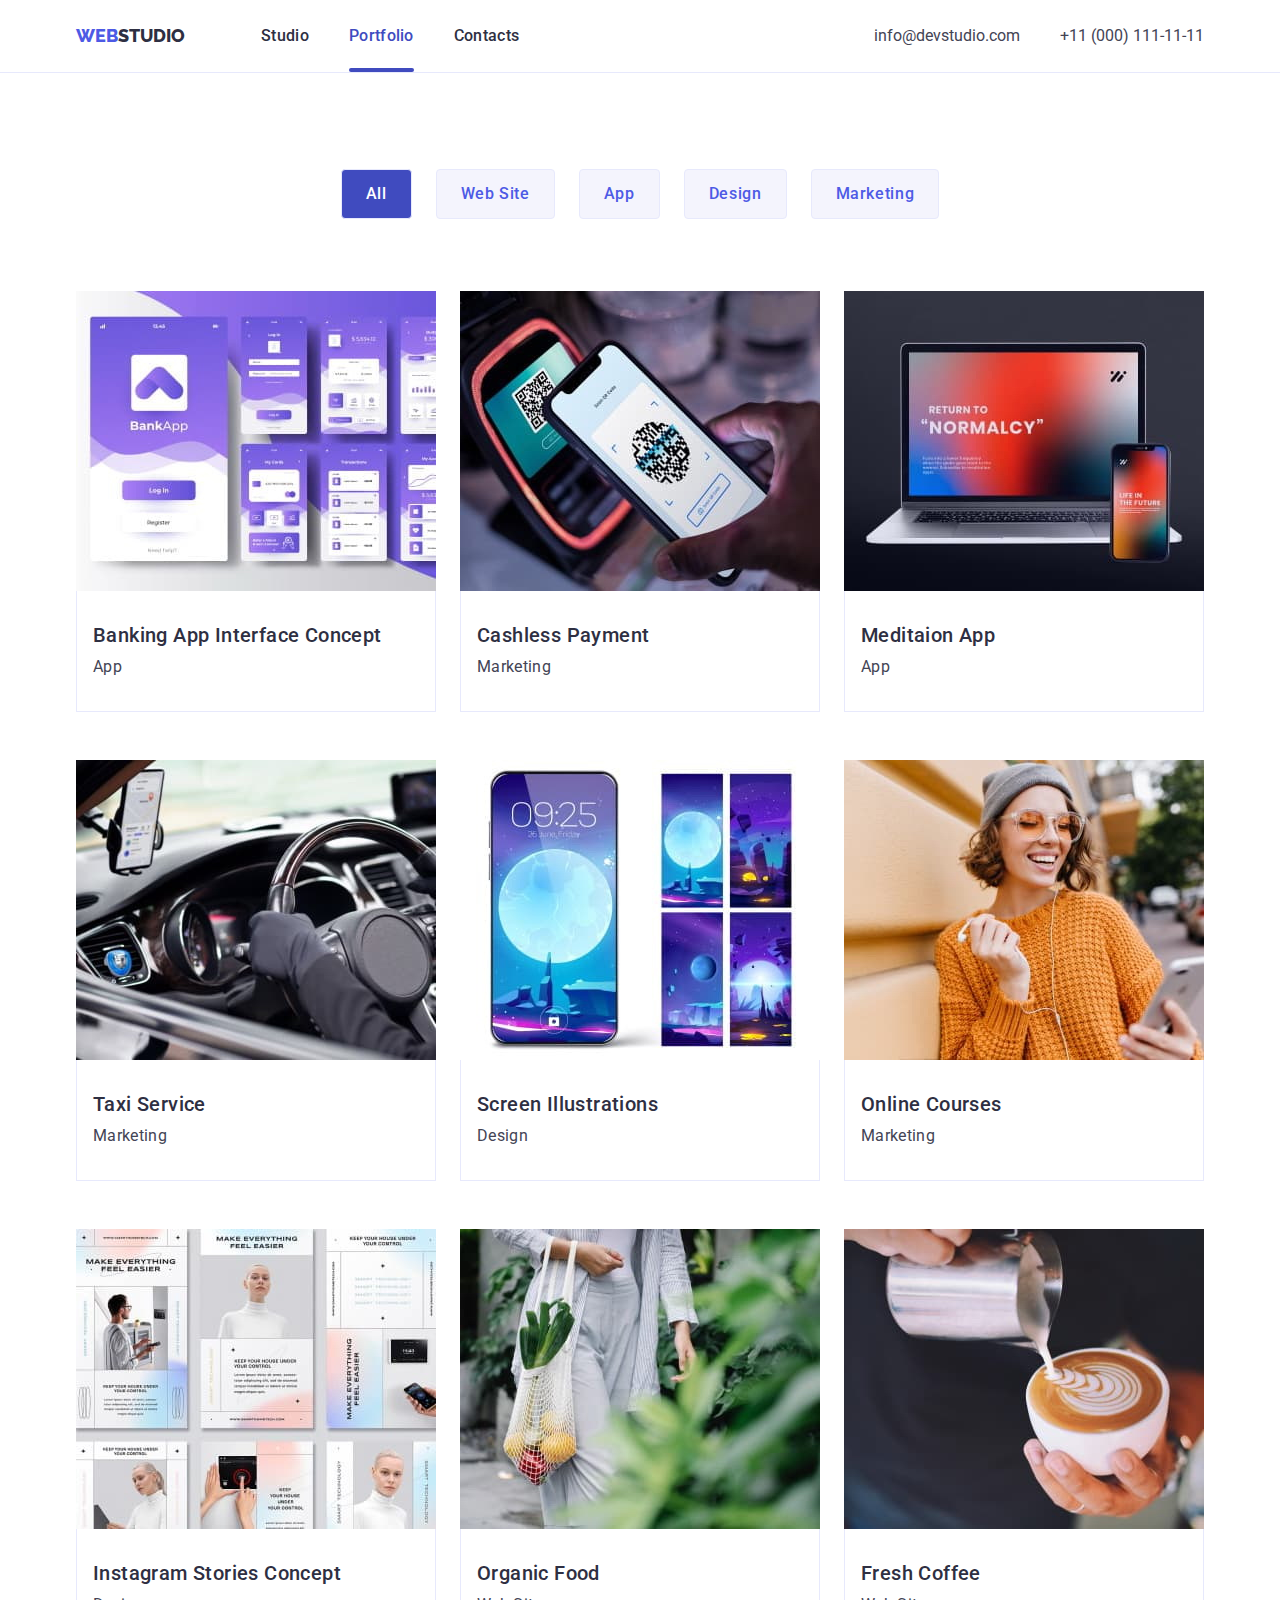
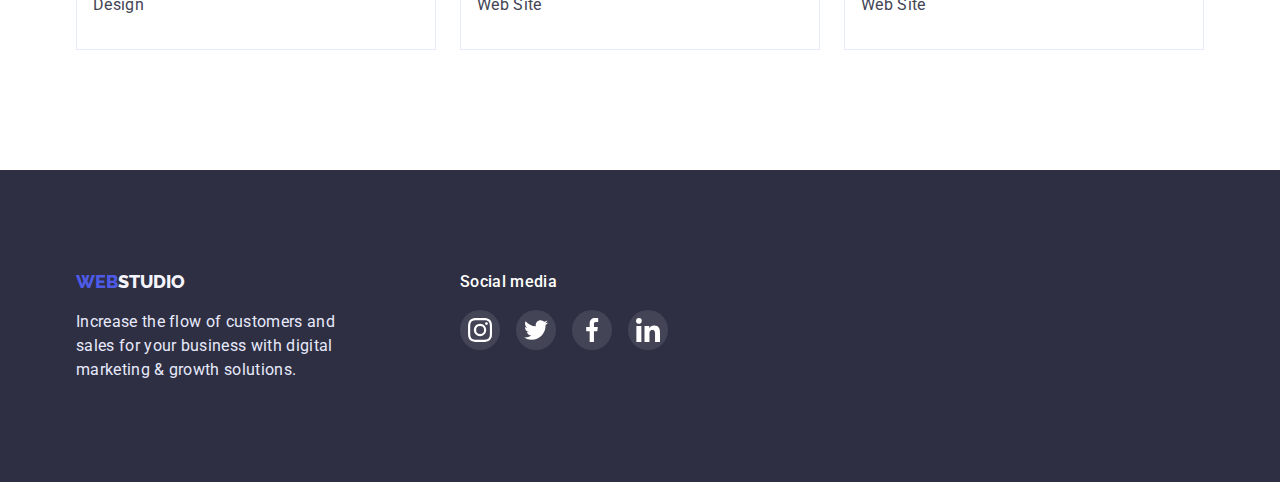
==== portfolio.html @ 8467fe8b "ver 1" ====
<!DOCTYPE html>
<html lang="en">
  <head>
    <meta charset="UTF-8" />
    <meta http-equiv="X-UA-Compatible" content="IE=edge" />
    <meta name="viewport" content="width=device-width, initial-scale=1.0" />
    <title>Document</title>
    <!--Fonts-->
<link rel="preconnect" href="https://fonts.googleapis.com">
<link rel="preconnect" href="https://fonts.gstatic.com" crossorigin>
<link href="https://fonts.googleapis.com/css2?family=Raleway:wght@800&family=Roboto:wght@400;500;700;900&display=swap" rel="stylesheet">
<link rel="stylesheet" href="https://cdnjs.cloudflare.com/ajax/libs/modern-normalize/1.1.0/modern-normalize.min.css" />       
<link rel="stylesheet" href="./css/styles.css" />
  </head>
  <body>
    <!--Шапка сайта-->
    <header class="page-header">
    <div class="container">  
      <nav class="page-nav">
        <a href="./index.html" class="logo"
          >Web<span class="logo-header">Studio</span></a
        >
        <ul class="site-nav list-ul">
          <li class="nav-item"><a href="./index.html" class="link">Studio</a></li>
          <li class="nav-item"><a href="./portfolio.html" class="link current">Portfolio</a></li>
          <li class="nav-item"><a href="" class="link">Contacts</a></li>
        </ul>
      </nav>
      <address>
        <ul class="page-contacts list-ul">
          <li class="addr-item">
            <a href="mailto:info@devstudio.com" class="link"
              >info@devstudio.com</a
            >
          </li>
          <li class="addr-item">
            <a href="tel:+110001111111" class="link">+11 (000) 111-11-11</a>
          </li>
        </ul>
      </address>
    </div>  
    </header>
    <!--Main content-->
    <main>
      <!--Список кнопок и фильтры-->
      <section class="filters-cards">
      <div class="container">  
        <h1 class="filters" hidden>Filters</h1>
        <ul class="filters-list list-ul">
          <li class="filters-item">
            <button class="filters-btn crnt" type="button">All</button>
          </li>
          <li class="filters-item">
            <button class="filters-btn" type="button">Web Site</button>
          </li>
          <li class="filters-item">
            <button class="filters-btn" type="button">App</button>
          </li>
          <li class="filters-item">
            <button class="filters-btn" type="button">Design</button>
          </li class="filters-item">
          <li class="filters-item">
            <button class="filters-btn" type="button">Marketing</button>
          </li>
        </ul>
        <h2 class="cards" hidden>Projects Cards</h2>
        <ul class="cards-list list-ul">
          <li class="card">
              <a href="#" class="cards-item">
          <div class="card-thumb">
              <img class="cards-list-pic" src="./images/sec1-1.jpg" alt="Project Card 1-1" width="360" />
              <div class="overlay">
              <p>
                14 Stylish and User-Friendly App Design
                Concepts · Task Manager App · Calorie
                Tracker App · Exotic Fruit Ecommerce
                App · Cloud Storage App
              </p>
              </div>
          </div>
            <div class="card-about">
              <h3 class="cards-list-title">Banking App Interface Concept</h3>
              <p class="cards-list-text">App</p>
            </div>  
            </a>
          </li>
          <li class="card">
            <a href="#" class="cards-item">
            <div class="card-thumb">
              <img class="cards-list-pic" src="./images/sec1-2.jpg" alt="Project Card 1-2" width="360" />
                <div class="overlay">
                <p>
                  14 Stylish and User-Friendly App Design
                  Concepts · Task Manager App · Calorie
                  Tracker App · Exotic Fruit Ecommerce
                  App · Cloud Storage App
                </p>
                </div>
            </div>
              <div class="card-about">  
              <h3 class="cards-list-title">Cashless Payment</h3>
              <p class="cards-list-text">Marketing</p>
            </div>
            </a>
          </li>
          <li class="card">
            <a href="#" class="cards-item">
            <div class="card-thumb">
              <img class="cards-list-pic" src="./images/sec1-3.jpg" alt="Project Card 1-3" width="360" />
                <div class="overlay">
                <p>
                  14 Stylish and User-Friendly App Design
                  Concepts · Task Manager App · Calorie
                  Tracker App · Exotic Fruit Ecommerce
                  App · Cloud Storage App
                </p>
                </div>
            </div>
              <div class="card-about">  
              <h3 class="cards-list-title">Meditaion App</h3>
              <p class="cards-list-text">App</p>
            </div>
            </a>
          </li>
          <li class="card">
            <a href="#" class="cards-item">
            <div class="card-thumb">
              <img class="cards-list-pic" src="./images/sec2-1.jpg" alt="Project Card 2-1" width="360" />
                <div class="overlay">
                <p>
                  14 Stylish and User-Friendly App Design
                  Concepts · Task Manager App · Calorie
                  Tracker App · Exotic Fruit Ecommerce
                  App · Cloud Storage App
                </p>
                </div>
            </div>
            <div class="card-about">  
              <h3 class="cards-list-title">Taxi Service</h3>
              <p class="cards-list-text">Marketing</p>
            </div>
            </a>
          </li>
          <li class="card">
            <a href="#" class="cards-item">
            <div class="card-thumb">
              <img class="cards-list-pic" src="./images/sec2-2.jpg" alt="Project Card 2-2" width="360" />
                <div class="overlay">
                <p>
                  14 Stylish and User-Friendly App Design
                  Concepts · Task Manager App · Calorie
                  Tracker App · Exotic Fruit Ecommerce
                  App · Cloud Storage App
                </p>
                </div>
            </div>
            <div class="card-about">  
              <h3 class="cards-list-title">Screen Illustrations</h3>
              <p class="cards-list-text">Design</p>
            </div>
            </a>
          </li>
          <li class="card">
            <a href="#" class="cards-item">
            <div class="card-thumb">
              <img class="cards-list-pic" src="./images/sec2-3.jpg" alt="Project Card 2-3" width="360" />
                <div class="overlay">
                <p>
                  14 Stylish and User-Friendly App Design
                  Concepts · Task Manager App · Calorie
                  Tracker App · Exotic Fruit Ecommerce
                  App · Cloud Storage App
                </p>
                </div>
            </div>
            <div class="card-about">  
              <h3 class="cards-list-title">Online Courses</h3>
              <p class="cards-list-text">Marketing</p>
            </div>
            </a>
          </li>
          <li class="card">
            <a href="#" class="cards-item">
            <div class="card-thumb">
              <img class="cards-list-pic" src="./images/sec3-1.jpg" alt="Project Card 3-1" width="360" />
                <div class="overlay">
                <p>
                  14 Stylish and User-Friendly App Design
                  Concepts · Task Manager App · Calorie
                  Tracker App · Exotic Fruit Ecommerce
                  App · Cloud Storage App
                </p>
                </div>  
            </div>
            <div class="card-about">  
              <h3 class="cards-list-title">Instagram Stories Concept</h3>
              <p class="cards-list-text">Design</p>
            </div>
            </a>
          </li>
          <li class="card">
            <a href="#" class="cards-item">
            <div class="card-thumb">
              <img class="cards-list-pic" src="./images/sec3-2.jpg" alt="Project Card 3-2" width="360" />
                <div class="overlay">
                <p>
                  14 Stylish and User-Friendly App Design
                  Concepts · Task Manager App · Calorie
                  Tracker App · Exotic Fruit Ecommerce
                  App · Cloud Storage App
                </p>
                </div>  
             </div> 
            <div class="card-about">    
              <h3 class="cards-list-title">Organic Food</h3>
              <p class="cards-list-text">Web Site</p>
            </div>
            </a>
          </li>
          <li class="card">
            <a href="#" class="cards-item">
            <div class="card-thumb">
              <img class="cards-list-pic" src="./images/sec3-3.jpg" alt="Project Card 3-3" width="360" />
                <div class="overlay">
                <p>
                  14 Stylish and User-Friendly App Design
                  Concepts · Task Manager App · Calorie
                  Tracker App · Exotic Fruit Ecommerce
                  App · Cloud Storage App
                </p>
                </div>
            </div>
            <div class="card-about">    
              <h3 class="cards-list-title">Fresh Coffee</h3>
              <p class="cards-list-text">Web Site</p>
            </div>
            </a>
          </li>
        </ul>
      </div>  
      </section>
    </main>
    <!--Футер-->
    <footer class="basement">
      <div class="container container-ftr">
        <div class="footer-first">
        <a href="./index.html" class="logo-basement"
          >Web<span class="logo-footer">Studio</span></a>
        <p class="text-footer">
          Increase the flow of customers and sales for your business with digital
          marketing & growth solutions.
        </p>
        </div>
        <div class="footer-second">
        <h3 class="text-media">Social media</h3>
        <ul class="media-ul list-ul">
          <li class="media-list">
            <a class="media-link" href="#">
            <svg class="media-icon" width="24" height="24">
              <use href="./images/icons.svg#icon-instagram"></use>
            </svg>
            </a>
          </li>
            <li class="media-list">
              <a class="media-link" href="#">
              <svg class="media-icon" width="24" height="24">
                <use href="./images/icons.svg#icon-twitter"></use>
              </svg>
              </a>
            </li>
            <li class="media-list">
              <a class="media-link" href="#">
              <svg class="media-icon" width="24" height="24">
              <use href="./images/icons.svg#icon-facebook"></use>
              </svg>
              </a>
            </li>
            <li class="media-list">
              <a class="media-link" href="#">
              <svg class="media-icon" width="24" height="24">
              <use href="./images/icons.svg#icon-linkedin"></use>
              </svg>
              </a>
            </li>
        </ul>
        </div>
    </div>  
      </footer>
    </body>
  </html>
---- css/styles.css ----
:root {
    --primery-text-color: #434455;
    --text-logo-base-btn-hero: #4D5AE5;
    --text-logo-header:#2E2F42;
    --clr-base: #FFFFFF;
    --clr-logoftr-base-team: #F4F4FD;
    --text-footer: #E7E9FC;
    --border-header-cards: #E7E9FC;
    --clr-txt-hdr-list: #2E2F42;
    --clr-txt-address: #434455;
    --hero-color: #FFFFFF;
    --clr-btn-hero-h-f:  #404BBF;
    --clr-base-hero-ftr: #2E2F42;
    --clr-txt-sec-title: #2E2F42;
    --clr-header-h-f: #404BBF;
    --filters-btn-base: #F4F4FD;
    --filters-btn-border: #E7E9FC;
    --border-customer: #8E8F99;
    --border-features: #F4F4FD;
    --border-card: #F4F4FD;
    --succsess-green: #31D0AA;
    --success-customer: #404BBF;
    --success-team: #404BBF;
    --back-team-social: #4D5AE5;
    --text-overlay: #F4F4FD;
    --back-overlay: #4D5AE5;
    --time-transition: 250ms;
}
html {
    box-sizing: border-box; 
}
*,
*::before,
*::after {
    box-sizing: inherit;
    margin-top: 0;
    margin-bottom: 0;
    padding: 0;
}
body {
    font-family: "Roboto", sans-serif;
    font-size: 16px;
    color: var(--primery-text-color);
}
img {
    display: block;
    max-width: 100%;
    height: auto;
    object-fit: cover;
}
/* Контейнер (outline) */
.container {
    margin: 0 auto;
    max-width: 1158px;
    padding: 0 15px;
}
.list-ul {
    list-style-type: none;
}
/* Шапка */
.page-header {
    background-color: var(--clr-base);
    border-bottom: 1px solid var(--border-header-cards); 
}
.page-header > .container {
    display: flex;
  }
.page-nav {
    display: flex;
}
.hidden {
    position: absolute;
    white-space: nowrap;
    width: 1px;
    height: 1px;
    overflow: hidden;
    border: 0;
    padding: 0;
    clip: rect(0 0 0 0);
    clip-path: inset(50%);
    margin: -1px;
}
/* logo */
.logo {
    display: inline-block;
    font-family: 'Raleway';
    font-weight: 800;
    font-size: 18px;
    line-height: 1.333;
    padding: 24px 0;
    text-transform: uppercase;
    text-decoration: none;
    color: var(--text-logo-base-btn-hero);
}
/* logo  хедер Studio*/
.logo-header {
    color: var(--text-logo-header);
}
/* logo футер  Studio*/
.logo-footer {
    color: var(--clr-logoftr-base-team);
}
/* хедер-список */
.site-nav {
    display: flex;
    margin-left: 76px;
}
.nav-item:not(:first-child), .addr-item:not(:first-child) {
    margin-left: 40px;
}
.site-nav .link {
    display: block;
    transition-property: color;
    transition-duration: var(--time-transition);
    transition-timing-function: cubic-bezier(0.4, 0, 0.2, 1);
    padding: 24px 0;
    font-weight: 500;
    font-size: 16px;
    line-height: 1.5;
    letter-spacing: 0.02em;
    text-decoration: none;
    color: var(--clr-txt-hdr-list);
}
.site-nav .link:hover, .site-nav .link:focus {
    color: var(--clr-header-h-f);
}
.site-nav .current { 
    color: var(--clr-header-h-f)
}
.current {
    position: relative;
}
.current::after {
    position: absolute;
    display: block;
    content: '';
    width: 100%;
    height: 4px;
    background-color: var(--clr-header-h-f);
    border-radius: 2px;
    bottom: 0;
}
/* хедер-адреса */
address {
    margin-left: auto;
}
.page-contacts {
    display: flex;
}
.page-contacts .link {
    display: inline-block;
    transition-property: color;
    transition-duration: var(--time-transition);
    transition-timing-function: cubic-bezier(0.4, 0, 0.2, 1);
    padding: 24px 0;
    min-height: 24px;
    font-weight: 400;
    font-size: 16px;
    line-height: 1.5;
    font-style: normal;
    text-decoration: none;
    color: var(--clr-txt-address);
}
.page-contacts .link:hover, .page-contacts .link:focus
{
    color: var(--clr-header-h-f);
}
/* Герой */
.hero {
    background-image: linear-gradient(
    rgba(46, 47, 66, 0.7),
    rgba(46, 47, 66, 0.7)),
    url(../images/bg-hero.jpg), 
    url(../images/dark-bg.jpg);
    background-repeat: no-repeat;
    background-position: 50% 50%;
    padding-top: 188px;
    padding-bottom: 188px;
    text-align: center;
    max-width: 1440px;
    margin-left: auto;
    margin-right: auto;
}
.hero-title {
    margin: 0 auto 48px;
    text-align: center;
    font-weight: 700;
    font-size: 56px;
    line-height: 1.071;
    letter-spacing: 0.02em;
    max-width: 496px;
    color: var(--hero-color);
}
.hero-btn {
    transition-property: color, background-color;
    transition-duration: var(--time-transition);
    transition-timing-function: cubic-bezier(0.4, 0, 0.2, 1);
    padding: 16px 32px;
    margin: 0 auto 0;
    font-family: inherit;
    font-style: normal;
    font-weight: 500;
    font-size: 16px;
    line-height: 1.5;
    letter-spacing: 0.04em;
    color: var(--hero-color);
    background-color: var(--text-logo-base-btn-hero);
    box-shadow: 0px 4px 4px rgba(0, 0, 0, 0.15);
    border-radius: 4px;
    border: none;
    outline: none;
    cursor: pointer;
}
.hero-btn:hover, .hero-btn:focus {
    color: var(--hero-color);
    background-color: var(--clr-btn-hero-h-f);
}           
/* Секция 1 Feature */
.feature {
    padding-top: 120px;
    padding-bottom: 120px;
}
.feature-ul {
    display: flex;
}
.feature-list {
    flex-basis: calc((100% - 3 * 24px) / 4);
}
.feature-list:not(:last-child) {
    margin-right: 24px;
}
.feature-list-title {
    font-weight: 500;
    font-size: 20px;
    line-height: 1.2;
    letter-spacing: 0.02em;
    color: var(--clr-txt-sec-title);
}
.feature-list-text {
    margin-top: 8px;
    font-size: 16px;
    line-height: 1.5;
    letter-spacing: 0.02em;
    color: var(--primery-text-color);
}
.feature-top {
    display: flex;
    justify-content: center;
    align-items: center;
    margin-bottom: 8px;
    height: 112px;
    background-color: var(--border-features   );
}

/* Секция 2 Working */
.work {
    padding-bottom: 120px;
}
.work-ul {
    display: flex;
}
.work-title {
    padding-top: 0;
    margin-bottom: 72px;
    font-weight: 700;
    font-size: 36px;
    line-height: 1.111;
    letter-spacing: 0.02em;
    text-align: center;
    text-transform: capitalize;
    color: var(--clr-txt-sec-title);
}
.work-item {
    margin-right: 24px;
}
.work-item:nth-child(3) {
    margin-right: 0; 
}
/* Секция 3 Team */
.team {
    padding-top: 120px;
    padding-bottom: 120px;
    background-color: var(--clr-logoftr-base-team);
}
.team-ul {
    display: flex;
}
.team-list {
    margin-right: 24px;
    flex-basis: calc((100% - 3 * 24px) / 4);
    background-color: var(--clr-base);
    box-shadow: 0px 1px 6px rgba(46, 47, 66, 0.08), 
    0px 1px 1px rgba(46, 47, 66, 0.16), 
    0px 2px 1px rgba(46, 47, 66, 0.08);
    border-radius: 0px 0px 4px 4px;
}
.team-list:nth-child(4) {
    margin-right: 0;
}
.team-card-prof {
    display: block;
    text-align: center;
    padding: 32px 16px 32px 16px;
}
.team-name {
    margin-bottom: 72px;
    font-weight: 700;
    font-size: 36px;
    line-height: 1.111;
    letter-spacing: 0.02em;
    text-align: center;
    text-transform: capitalize;
    color: var(--clr-txt-sec-title);
}
.team-list-title {
    margin-bottom: 8px;
    font-weight: 500;
    font-size: 20px;
    line-height: 1.2;
    letter-spacing: 0.02em;
    color: var(--clr-txt-sec-title);
}
.team-list-text {
    margin-bottom: 8px;
    font-size: 16px;
    line-height: 1.5;
    letter-spacing: 0.02em;
    color: var(--primery-text-color);
}
.team-scl-ul {
    display: flex;
}
.team-scl-list {
    display: flex;
    justify-content: center;
    align-items: center;
    margin-right: 24px;
}
.team-scl-list:nth-child(4) {
    margin-right: 0;
}
.team-scl-link:hover,
.team-scl-link:focus {
    background-color: var(--success-team);
}
.team-scl-link {
    display: flex;
    justify-content: center;
    align-items: center;
    transition-property: background-color;
    transition-duration: var(--time-transition);
    transition-timing-function: cubic-bezier(0.4, 0, 0.2, 1);
    width: 40px;
    height: 40px;
    background-color: var(--back-team-social);
    border-radius: 50%;
}
.team-scl-icon {
    fill: var(--clr-base);
}
/* Секция 4 Customers */
.customers {
    padding-top: 120px;
    padding-bottom: 120px;  
}
.cust-name {
    margin-bottom: 72px;
    font-weight: 700;
    font-size: 36px;
    line-height: 1.111;
    letter-spacing: 0.02em;
    text-align: center;
    text-transform: capitalize;
    color: var(--clr-txt-sec-title);
}
.cust-ul {
    display: flex;
}
.cust-list {
    margin-right: 24px;
    width: calc((100% - 5 * 24px) / 6);
    height: 88px;
}
.cust-list:nth-child(6) {
    margin-right: 0;
}
.cust-icon {
    fill: currentColor;
}
.cust-link {
    transition-property: color, border-color;
    transition-duration: var(--time-transition);
    transition-timing-function: cubic-bezier(0.4, 0, 0.2, 1);
    width: 100%;
    height: 100%;
    border: 1px solid var(--border-customer);
    color: var(--border-customer);
    border-radius: 4px;
    display: flex;
    justify-content: center;
    align-items: center;
}
.cust-link:hover,
.cust-link:focus {
    color: var(--success-customer);
    border-color: var(--success-customer);
}
/* ФУТЕР */
.basement {
    background-color: var(--clr-base-hero-ftr);
    padding-top: 100px;
    padding-bottom: 100px;
}
.container-ftr {
    display: flex;
}
.text-footer {
    margin-top: 16px;
    max-width: 264px;
    font-weight: 400;
    font-size: 16px;
    line-height: 1.5;
    letter-spacing: 0.02em;
    color: var(--text-footer);
}
.logo-basement {
    display: inline-block;
    font-family: 'Raleway';
    font-weight: 800;
    font-size: 18px;
    line-height: 1.333;
    text-transform: uppercase;
    text-decoration: none;
    color: var(--text-logo-base-btn-hero);
}
.footer-second {
    margin-left: 120px;
}
.text-media {
    margin-bottom: 16px;
    font-weight: 500;
    font-size: 16px;
    line-height: 24px;
    line-height: 1.5;
    letter-spacing: 0.02em;
    color: var(--clr-base);
}
.media-ul {
    display: flex;
}
.media-list {
    display: flex;
    justify-content: center;
    align-items: center;
    margin-right: 16px;
}
.media-list:nth-child(4) {
    margin-right: 0;
}
.media-link {
    display: flex;
    justify-content: center;
    align-items: center;
    transition-property: background-color;
    transition-duration: var(--time-transition);
    transition-timing-function: cubic-bezier(0.4, 0, 0.2, 1);
    width: 40px;
    height: 40px;
    background: rgba(255, 255, 255, 0.1);
    border-radius: 50%;
}
.media-link:hover,
.media-link:focus {
    background-color: var(--succsess-green);
}
.media-icon {
    fill: var(--clr-base);
}
.footer-third {
     display: flex;
     margin-left: 80px;
     align-items: center;  
}
.footer-btn {
    position: relative;
    display: flex;
    flex-direction: row;
    justify-content: center;
    align-items: center;
    padding: 8px 64px 8px 24px;
    margin-left: 24px;
    gap: 16px;
    width: 165px;
    height: 40px;
    font-family: inherit;
    font-weight: 500;
    font-size: 16px;
    line-height: 1.5;
    letter-spacing: 0.04em;
    color: var( --clr-base);
    background-color: var(--back-team-social);
    border-radius: 4px;
    border: none;
    cursor: pointer; 
}
.footer-btn-icon {
    position: absolute;
    top: 10px;
    right: 24px;
}
.footer-form {
    display: flex;
}
.footer-form-input {
    padding: 8px auto 8px 16px;
    font-family: inherit;
    border: 1px solid rgba(255, 255, 255, 0.3);
    border-radius: 4px;
}
.footer-third-title {
    margin-bottom: 16px;
    font-weight: 500;
    font-size: 16px;
    line-height: 1.5;
    letter-spacing: 0.02em;
    color: var( --clr-base);
}
.thumb-input {
    display: flex;
    flex-direction: column;
}

/* ПОРТФОЛІО */
/* Filters */
.filters-cards {
    padding-top: 96px;
    padding-bottom: 120px;
}
.filters-list {
    display: flex;
    justify-content: center;
    margin-bottom: 72px;
}
.filters-item {
    margin-right: 24px;
}
.filters-item:nth-child(5) {
    margin-right: 0;
}
.filters-btn {
    transition-property: background-color, color, border-color, box-shadow;
    transition-duration: var(--time-transition);
    transition-timing-function: cubic-bezier(0.4, 0, 0.2, 1);
    padding: 12px 24px;
    font-family: inherit;
    font-style: normal;
    font-weight: 500;
    font-size: 16px;
    line-height: 1.5;
    letter-spacing: 0.04em;
    color: var(--text-logo-base-btn-hero);
    background-color: var(--filters-btn-base);
    border: 1px solid var(--filters-btn-border);
    border-radius: 4px;
    cursor: pointer;
}
.filters-btn:hover, .filters-btn:focus {
    background-color: var(--clr-btn-hero-h-f);
    color: var(--clr-base);
    border-color: var(--clr-btn-hero-h-f);
    box-shadow: 0px 3px 1px rgba(0, 0, 0, 0.1), 
    0px 2px 1px rgba(0, 0, 0, 0.08), 
    0px 2px 2px rgba(0, 0, 0, 0.12);
}
.filters-list .crnt {
    background: var(--clr-btn-hero-h-f);
    color: var(--clr-base);
}
.card-thumb {
    position: relative;
    overflow: hidden;
}
.overlay {
    position: absolute;
    left: 0;
    top: 0;
    width: 100%;
    height: 100%;
    overflow-y: auto;
    transform: translateY(100%);
    transition: transform var(--time-transition);
    font-size: 16px;
    line-height: 1.5;
    padding: 40px 32px;
    background-color: var(--back-overlay);
    color: var(--text-overlay);
}
.cards-item:hover .overlay {
   transform: translate(0, 0);
}
 /* Cards */
.cards-list {
    display: flex;
    flex-wrap: wrap;
    margin-right: -24px;
    margin-bottom: -48px;
    background-color: var(--clr-base);
}
.card {
    margin-right: 24px;
    margin-bottom: 48px;
}
.cards-item:hover, .cards-item:focus {
    box-shadow: 0px 1px 6px rgba(46, 47, 66, 0.08), 
    0px 1px 1px rgba(46, 47, 66, 0.16), 
    0px 2px 1px rgba(46, 47, 66, 0.08);
}
.cards-item {
    display: block;
    transition-property: box-shadow;
    transition-duration: 250ms;
    transition-timing-function: cubic-bezier(0.4, 0, 0.2, 1);
    text-decoration: none;
}
.card-about {
    display: block;
    padding: 32px 16px; 
    text-align: left;
    border-left: 1px solid var(--border-header-cards);
    border-bottom: 1px solid var(--border-header-cards);
    border-right: 1px solid var(--border-header-cards);
    
}
.cards-list-title {
    font-weight: 500;
    font-size: 20px;
    line-height: 1.2;
    letter-spacing: 0.02em;
    color: var(--clr-txt-sec-title) 
}
.cards-list-text {
    margin-top: 8px;
    font-size: 16px;
    line-height: 1.5;
    letter-spacing: 0.02em;
    color: var(--primery-text-color);
}
/* Модальное окно */
.backdrop {
    position: fixed;
    top: 0;
    left: 0;
    width: 100%;
    height: 100%;
    background-color: rgba(46, 47, 66, 0.4);
    opacity: 1;
    visibility: visible;
    transition: opacity 250ms cubic-bezier(0.4, 0, 0.2, 1);
}
.backdrop.is-hidden {
    opacity: 0;
    visibility: hidden;
    pointer-events: none;
}
.modal {
    position: absolute;
    top: 50%;
    left: 50%;
    transform: translate(-50%, -50%);
    min-width: 408px;
    min-height: 576px;
    background-color:  #FCFCFC;;
    border-radius: 4px;
    box-shadow: 0px 1px 1px rgba(0, 0, 0, 0.14), 0px 1px 3px rgba(0, 0, 0, 0.12), 
    0px 2px 1px rgba(0, 0, 0, 0.2);
    visibility: visible;
    transition-property: opacity, transform, background-color;
    transition-duration: 250ms;
    transition-timing-function: cubic-bezier(0.4, 0, 0.2, 1);
}
.modal-close-btn {
    position: absolute;
    right: 24px;
    top: 24px;
    width: 24px;
    height: 24px;
    border-radius: 50%;
    cursor: pointer;
    background-color: #E7E9FC;
    border: 1px solid rgba(0, 0, 0, 0.1);
    transition-property: background-color;
    transition-duration: var(--time-transition);
    transition-timing-function: cubic-bezier(0.4, 0, 0.2, 1);
}
.modal-close-btn:hover {
    background-color: var(--clr-btn-hero-h-f);
    fill: var(--clr-base);
}
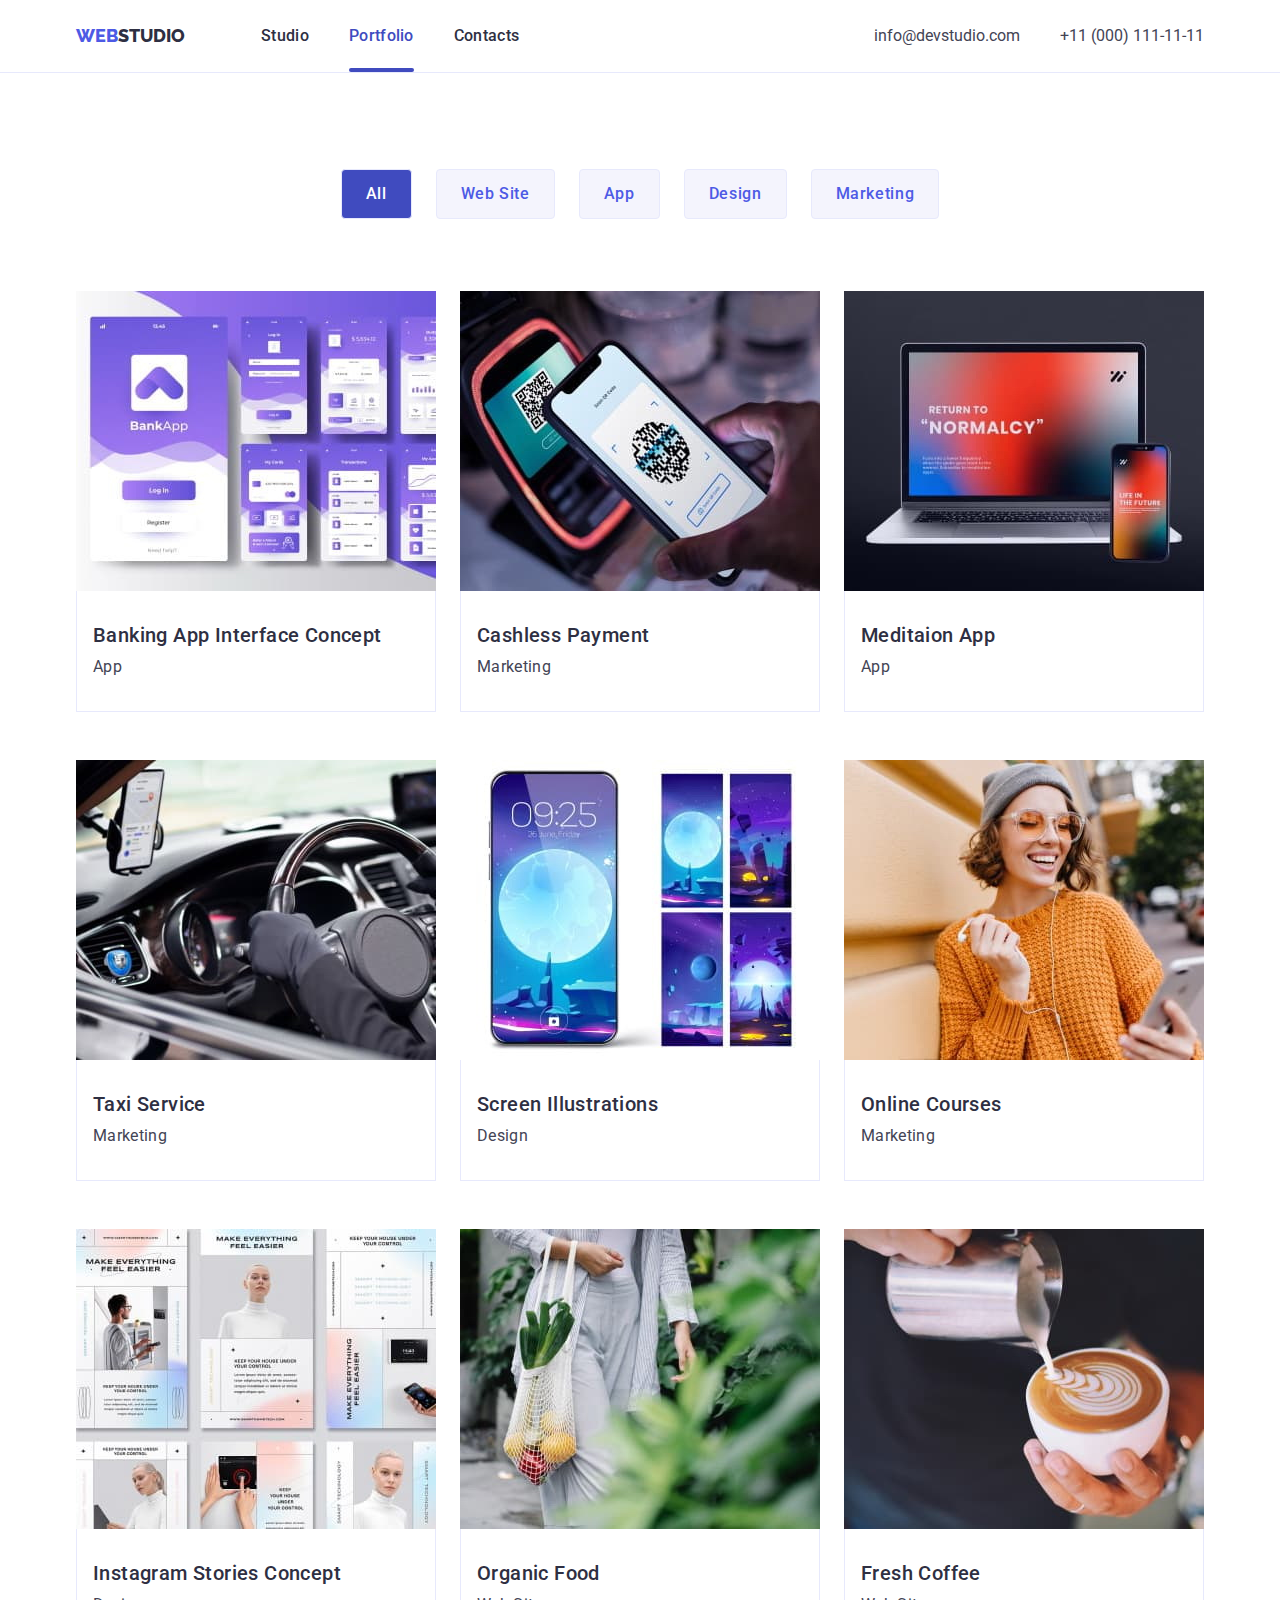
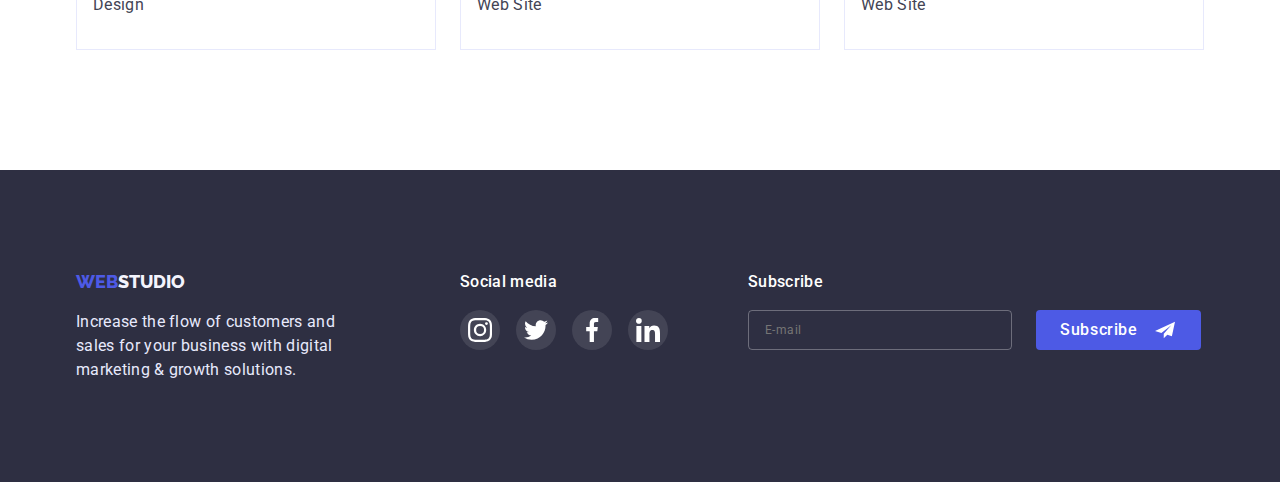
==== commit ee57d9d5: "02-03-23" ====
--- a/portfolio.html
+++ b/portfolio.html
@@ -284,6 +284,23 @@
             </li>
         </ul>
         </div>
+       <div class="footer-third">
+        <p class="footer-third-title">Subscribe</p>
+        <form class="footer-form">
+            <input class="footer-form-input" 
+            type="email" 
+            name="user_email" 
+            placeholder="E-mail"
+            pattern="[a-zA-Z]+"
+            />   
+          <button class="footer-btn" type="submit">
+            Subscribe
+            <svg class="footer-btn-icon" width="24" height="20">
+              <use href="./images/icons.svg#icon-ftr-btn"></use>
+            </svg>
+          </button>
+        </form> 
+        </div>
     </div>  
       </footer>
     </body>
--- a/css/styles.css
+++ b/css/styles.css
@@ -24,6 +24,7 @@
     --back-team-social: #4D5AE5;
     --text-overlay: #F4F4FD;
     --back-overlay: #4D5AE5;
+    --clr-input-user: #8E8F99;
     --time-transition: 250ms;
 }
 html {
@@ -192,9 +193,6 @@
     color: var(--hero-color);
 }
 .hero-btn {
-    transition-property: color, background-color;
-    transition-duration: var(--time-transition);
-    transition-timing-function: cubic-bezier(0.4, 0, 0.2, 1);
     padding: 16px 32px;
     margin: 0 auto 0;
     font-family: inherit;
@@ -210,6 +208,9 @@
     border: none;
     outline: none;
     cursor: pointer;
+    transition-property: color, background-color;
+    transition-duration: var(--time-transition);
+    transition-timing-function: cubic-bezier(0.4, 0, 0.2, 1);
 }
 .hero-btn:hover, .hero-btn:focus {
     color: var(--hero-color);
@@ -477,16 +478,10 @@
     fill: var(--clr-base);
 }
 .footer-third {
-     display: flex;
-     margin-left: 80px;
-     align-items: center;  
+   margin-left: 80px;  
 }
 .footer-btn {
     position: relative;
-    display: flex;
-    flex-direction: row;
-    justify-content: center;
-    align-items: center;
     padding: 8px 64px 8px 24px;
     margin-left: 24px;
     gap: 16px;
@@ -512,8 +507,16 @@
     display: flex;
 }
 .footer-form-input {
-    padding: 8px auto 8px 16px;
+    padding: 8px 16px;
+    width: 264px;
+    height: 40px;
+    font-weight: 400;
+    font-size: 12px;
+    line-height: 2.0x;
+    letter-spacing: 0.04em;
     font-family: inherit;
+    color: rgba(255, 255, 255, 0.6);
+    background-color: transparent;
     border: 1px solid rgba(255, 255, 255, 0.3);
     border-radius: 4px;
 }
@@ -524,10 +527,6 @@
     line-height: 1.5;
     letter-spacing: 0.02em;
     color: var( --clr-base);
-}
-.thumb-input {
-    display: flex;
-    flex-direction: column;
 }
 
 /* ПОРТФОЛІО */
@@ -667,8 +666,9 @@
     top: 50%;
     left: 50%;
     transform: translate(-50%, -50%);
-    min-width: 408px;
-    min-height: 576px;
+    padding: 72px 24px 24px;
+    width: 408px;
+    height: 584px;
     background-color:  #FCFCFC;;
     border-radius: 4px;
     box-shadow: 0px 1px 1px rgba(0, 0, 0, 0.14), 0px 1px 3px rgba(0, 0, 0, 0.12), 
@@ -696,5 +696,148 @@
     background-color: var(--clr-btn-hero-h-f);
     fill: var(--clr-base);
 }
+.modal-close-icon {
+    position: absolute;
+    top: 50%;
+    left: 50%;
+    transform: translate(-50%, -50%);
+}
+.form-title {
+    margin-top: 0;
+    margin-bottom: 16px;
+    font-weight: 500;
+    font-size: 16px;
+    line-height: 1.5;
+    text-align: center;
+    letter-spacing: 0.02em;
+    color: #2E2F42;
+}
+.form {
+    display: flex;
+    flex-direction: column;
+}
+.input-user {
+    display: block;
+    margin-top: 4px;
+    padding-left: 38px;
+    width: 360px;
+    height: 40px;
+    background-color: transparent;
+    border: 1px solid rgba(33, 33, 33, 0.2);
+    border-radius: 4px;
+    transition: border-color 250ms var(--time-transition);
+}
+.comment-user {
+    display: block;
+    padding: 8px 16px;
+    margin-top: 4px;
+    width: 360px;
+    height: 120px;
+    resize: none;
+    background-color: transparent;
+    border: 1px solid rgba(33, 33, 33, 0.2);
+    border-radius: 4px;
+    color: rgba(117, 117, 117, 0.5);
+    transition: border-color 250ms var(--time-transition);
+}
+.input-user:focus + .input-icon {
+    fill: var(--back-team-social);
+  }
+.input-user:focus,
+.comment-user:focus {
+    border: 1px solid var(--back-team-social);
+    outline: none;
+}
+.input-wraper {
+    position: relative;
+    display: block;
+}
+.input-icon {
+    position: absolute;
+    top: 50%;
+    left: 16px;
+    transform: translateY(-50%);
+    color: currentColor;
+ }
+.input-username-title {
+    margin: 0 auto 0;
+    font-family: inherit;
+    font-weight: 400;
+    font-size: 12px;
+    line-height: 1.166;
+    letter-spacing: 0.04em;
+    color: var(--clr-input-user);
+}
+.input-phone-title,
+.input-email-title {
+    margin: 8px auto 0;
+    font-weight: 400;
+    font-size: 12px;
+    line-height: 1.166;
+    letter-spacing: 0.01em;
+    color: var(--clr-input-user);
+}
+.comment-user-title {
+    display: block;
+    margin-top: 8px;
+    margin-bottom: 16px;
+    font-weight: 400;
+    font-size: 12px;
+    line-height: 1.166;
+    letter-spacing: 0.04em;
+    color: var(--clr-input-user);
+}
+.modalform-chek-desc {
+    display: flex;
+    align-items: center;
+    margin-bottom: 24px;
+    font-weight: 400;
+    font-size: 12px;
+    line-height: 1.33;
+    letter-spacing: 0.04em;
+    color: #757575;
+}
+.privpol-link {
+    color: var(--iris);
+}
+.modalform-chek-desc::before {
+    content: '';
+    display: block;
+    width: 16px;
+    height: 16px;
+    margin-right: 8px;
+    border: 1.25px solid var(--clr-base-hero-ftr);
+    border-radius: 2px;
+    cursor: pointer;
+    transition: border-color, background-color 250ms var(--time-transition);
+}
+.modalform-check:checked + .modalform-chek-desc::before {
+    background-color: var(--success-customer);
+    border-color: var(--success-customer);
+    background-image: url(../images/vector.svg);
+    background-repeat: no-repeat;
+    background-position: center;
+}
+.modalform-check:focus + .modalform-chek-desc::before {
+    border-color: var(--success-customer);
+}
+.modal-user-btn {
+    width: 169px;
+    height: auto;
+    text-align: center;
+    margin: 0 auto 0;
+    padding: 16px 32px;
+    font-family: inherit;
+    font-weight: 500;
+    font-size: 16px;
+    line-height: 1.5;
+    letter-spacing: 0.04em;
+    color: var(--clr-base);
+    background-color: var(--back-team-social);
+    box-shadow: 0px 4px 4px rgba(0, 0, 0, 0.15);
+    border-radius: 4px;
+    border: none;
+    outline: none;
+    cursor: pointer;
+}
 
-
